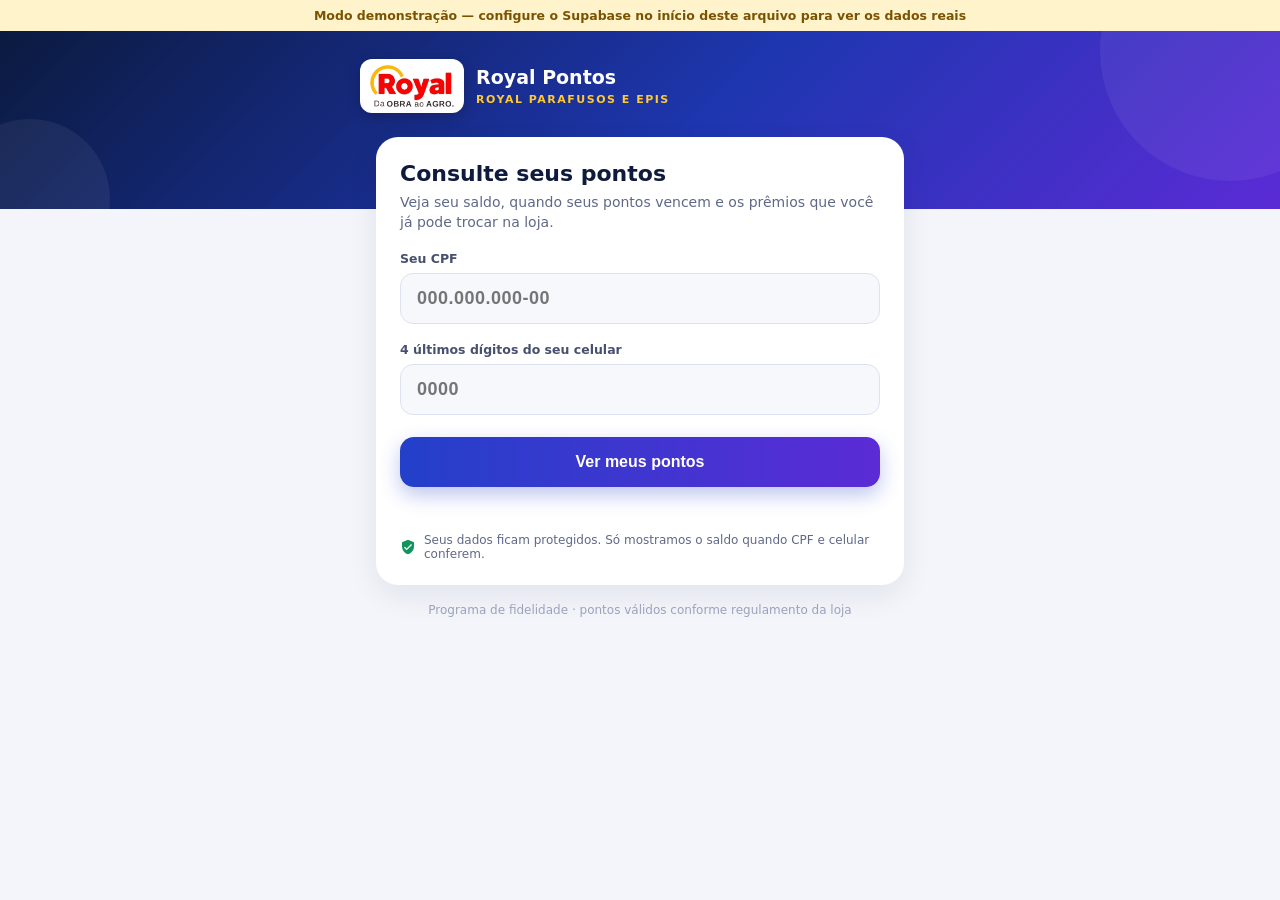
==== consulta-cliente/index.html @ 7fecad3b "Royal Pontos 1.1.0 - programa de fidelidade com atualização automática" ====
<!DOCTYPE html>
<html lang="pt-BR">
<head>
<meta charset="UTF-8">
<meta name="viewport" content="width=device-width, initial-scale=1, viewport-fit=cover">
<meta name="theme-color" content="#1E36B0">
<link rel="icon" href="icone.png">
<link rel="apple-touch-icon" href="icone.png">
<title>Royal Pontos — Consulte seus pontos</title>
<style>
  /* ============================================================
     CONFIGURAÇÃO — preencha com os dados do seu projeto Supabase
     (Project Settings › API). Use a chave "anon"/"publishable",
     NUNCA a "service_role"/"secret".
     ============================================================ */
</style>
<script>
  const SUPABASE_URL = "";   // ex.: "https://abcdefghijk.supabase.co"
  const SUPABASE_KEY = "";   // chave anon / publishable
  const WHATSAPP_LOJA = "";  // ex.: "5538999999999" (opcional, botão "Fale com a loja")
</script>
<style>
  :root {
    --azul: #2340C9; --roxo: #5B2BD6; --magenta: #A0279E; --ouro: #FFC933; --ouro2: #F59E0B;
    --noite: #0B1A3F; --texto: #0F1B3D; --texto2: #5F6987; --fundo: #F3F5FA; --verde: #0E8A55; --vermelho: #C62F3A;
  }
  * { box-sizing: border-box; margin: 0; padding: 0; }
  body { font-family: "Segoe UI", system-ui, -apple-system, Roboto, "Helvetica Neue", Arial, sans-serif; background: var(--fundo); color: var(--texto); min-height: 100vh; }
  .topo { background: linear-gradient(135deg, var(--noite) 0%, #1E36B0 55%, var(--roxo) 100%); color: #fff; padding: 28px 20px 96px; position: relative; overflow: hidden; }
  .topo::before, .topo::after { content: ""; position: absolute; border-radius: 50%; background: rgba(255,255,255,.06); }
  .topo::before { width: 260px; height: 260px; right: -80px; top: -110px; }
  .topo::after { width: 160px; height: 160px; left: -50px; bottom: -70px; }
  .marca { display: flex; align-items: center; gap: 12px; max-width: 560px; margin: 0 auto; position: relative; z-index: 1; }
  .logo { height: 54px; border-radius: 12px; background: #fff; padding: 5px 9px; display: grid; place-items: center; box-shadow: 0 4px 14px rgba(0,0,0,.2); }
  .logo img { height: 44px; display: block; }
  .marca b { font-size: 19px; display: block; }
  .marca small { color: var(--ouro); font-weight: 700; font-size: 11px; letter-spacing: 1.5px; }
  .wrap { max-width: 560px; margin: -72px auto 40px; padding: 0 16px; position: relative; z-index: 2; }
  .card { background: #fff; border-radius: 22px; padding: 24px; box-shadow: 0 10px 30px rgba(15,27,61,.08); margin-bottom: 18px; }
  h1 { font-size: 22px; margin-bottom: 6px; }
  .sub { color: var(--texto2); font-size: 14px; line-height: 1.45; }
  label { display: block; font-size: 12.5px; font-weight: 700; color: #47506E; margin: 18px 0 7px; }
  input { width: 100%; font-size: 18px; padding: 14px 16px; border-radius: 13px; border: 1.5px solid #DDE2EF; background: #F7F8FC; color: var(--texto); outline: none; transition: .15s; font-weight: 600; letter-spacing: .5px; }
  input:focus { border-color: var(--roxo); background: #fff; box-shadow: 0 0 0 4px rgba(91,43,214,.12); }
  .btn { width: 100%; margin-top: 22px; border: 0; border-radius: 14px; padding: 16px; font-size: 16px; font-weight: 800; color: #fff; cursor: pointer;
         background: linear-gradient(90deg, var(--azul), var(--roxo)); box-shadow: 0 8px 20px rgba(35,64,201,.3); transition: .15s; }
  .btn:active { transform: scale(.98); }
  .btn:disabled { opacity: .6; }
  .erro { color: var(--vermelho); font-size: 13.5px; margin-top: 12px; min-height: 18px; font-weight: 600; }
  .seguro { display: flex; gap: 8px; align-items: center; color: var(--texto2); font-size: 12px; margin-top: 16px; }
  .seguro svg { width: 16px; fill: #12935B; flex: none; }

  .hero { background: linear-gradient(120deg, #1E36B0 0%, var(--roxo) 55%, var(--magenta) 100%); color: #fff; border-radius: 24px; padding: 26px; position: relative; overflow: hidden;
          box-shadow: 0 14px 34px rgba(91,43,214,.35); margin-bottom: 18px; }
  .hero::after { content: ""; position: absolute; width: 220px; height: 220px; border-radius: 50%; background: rgba(255,255,255,.08); right: -70px; top: -90px; }
  .hero .ola { font-size: 15px; opacity: .9; }
  .hero .rot { font-size: 11.5px; letter-spacing: 1.3px; opacity: .8; margin-top: 16px; font-weight: 700; }
  .hero .pts { font-size: 52px; font-weight: 900; color: #FFD34D; line-height: 1.05; }
  .hero .pts span { font-size: 20px; margin-left: 6px; }
  .chip { display: inline-flex; gap: 6px; align-items: center; background: rgba(255,255,255,.16); border-radius: 30px; padding: 7px 13px; font-size: 12.5px; margin-top: 14px; margin-right: 6px; }
  .alerta { background: #FFF8E1; border: 1px solid #FFE7A3; color: #7A5300; border-radius: 16px; padding: 14px 16px; font-size: 14px; margin-bottom: 18px; display: flex; gap: 10px; align-items: flex-start; font-weight: 600; }
  .titulo { font-size: 17px; font-weight: 800; margin-bottom: 4px; }
  .grade { display: grid; grid-template-columns: repeat(2, 1fr); gap: 12px; margin-top: 14px; }
  .premio { border: 1px solid #EEF0F6; border-radius: 16px; padding: 10px; display: flex; flex-direction: column; gap: 6px; }
  .premio .img { height: 96px; border-radius: 12px; background: linear-gradient(135deg, #F3F0FF, #EEF2FF); display: grid; place-items: center; overflow: hidden; }
  .premio .img img { max-width: 100%; max-height: 100%; object-fit: contain; }
  .premio .img svg { width: 38px; fill: #B9AEF0; }
  .premio b { font-size: 13.5px; line-height: 1.25; min-height: 34px; }
  .premio .p { color: var(--roxo); font-weight: 900; font-size: 17px; }
  .premio .p small { font-size: 11px; }
  .barra { height: 6px; background: #EEF0F6; border-radius: 6px; overflow: hidden; }
  .barra i { display: block; height: 100%; background: linear-gradient(90deg, var(--ouro), var(--ouro2)); border-radius: 6px; }
  .ok { color: var(--verde); font-size: 12px; font-weight: 700; }
  .falta { color: #A66F00; font-size: 12px; font-weight: 600; }
  .desconto { background: linear-gradient(135deg, #FFF8E1, #FFF3CC); border-radius: 16px; padding: 16px; margin-top: 14px; font-size: 14.5px; }
  .desconto b { color: #A66F00; }
  .mov { display: flex; align-items: center; gap: 12px; padding: 12px 0; border-bottom: 1px solid #F0F2F7; }
  .mov:last-child { border: 0; }
  .ic { width: 38px; height: 38px; border-radius: 12px; display: grid; place-items: center; flex: none; font-size: 17px; }
  .ic.c { background: #E2F7EC; } .ic.r { background: #F0E9FF; } .ic.e { background: #FFE9EA; } .ic.o { background: #EEF0F5; }
  .mov .d { flex: 1; min-width: 0; }
  .mov .d b { font-size: 14px; display: block; white-space: nowrap; overflow: hidden; text-overflow: ellipsis; }
  .mov .d small { color: var(--texto2); font-size: 12px; }
  .mov .v { font-weight: 800; font-size: 15px; }
  .mais { color: var(--verde); } .menos { color: var(--vermelho); }
  .acoes { display: flex; gap: 10px; }
  .btn2 { flex: 1; text-align: center; text-decoration: none; border-radius: 13px; padding: 13px; font-weight: 800; font-size: 14px; cursor: pointer; border: 1.5px solid #D7DCEA; background: #fff; color: #23305A; }
  .btn2.verde { background: #19B36B; color: #fff; border-color: #19B36B; }
  .demo { background: #FFF3CC; color: #7A5300; text-align: center; font-size: 12.5px; padding: 8px; font-weight: 700; }
  .rodape { text-align: center; color: #9AA3BC; font-size: 12px; margin: 10px 0 30px; }
  .oculto { display: none !important; }
  @media (min-width: 520px) { .grade { grid-template-columns: repeat(3, 1fr); } }
</style>
</head>
<body>
<div id="avisoDemo" class="demo oculto">Modo demonstração — configure o Supabase no início deste arquivo para ver os dados reais</div>
<header class="topo">
  <div class="marca">
    <div class="logo"><img src="logo.png" alt="Royal"></div>
    <div><b>Royal Pontos</b><small id="nomeLoja">ROYAL PARAFUSOS E EPIS</small></div>
  </div>
</header>

<main class="wrap">
  <!-- ===== Tela de consulta ===== -->
  <section id="telaLogin" class="card">
    <h1>Consulte seus pontos</h1>
    <p class="sub">Veja seu saldo, quando seus pontos vencem e os prêmios que você já pode trocar na loja.</p>
    <form id="form" autocomplete="on">
      <label for="cpf">Seu CPF</label>
      <input id="cpf" inputmode="numeric" placeholder="000.000.000-00" maxlength="14" autocomplete="off" required>
      <label for="cel">4 últimos dígitos do seu celular</label>
      <input id="cel" inputmode="numeric" placeholder="0000" maxlength="4" autocomplete="off" required>
      <button class="btn" id="btnConsultar" type="submit">Ver meus pontos</button>
      <div class="erro" id="erro"></div>
    </form>
    <div class="seguro"><svg viewBox="0 0 24 24"><path d="M12 1L3 5v6c0 5.55 3.84 10.74 9 12 5.16-1.26 9-6.45 9-12V5l-9-4zm-2 16l-4-4 1.41-1.41L10 14.17l6.59-6.59L18 9l-8 8z"/></svg>
      Seus dados ficam protegidos. Só mostramos o saldo quando CPF e celular conferem.</div>
  </section>

  <!-- ===== Resultado ===== -->
  <section id="telaSaldo" class="oculto">
    <div class="hero">
      <div class="ola" id="ola">Olá!</div>
      <div class="rot">SEU SALDO</div>
      <div class="pts"><span id="saldo" style="font-size:inherit;margin:0">0</span><span>pontos</span></div>
      <div id="chips"></div>
    </div>
    <div id="alerta" class="alerta oculto"></div>

    <div class="card" id="cardPremios">
      <div class="titulo">Troque seus pontos</div>
      <p class="sub" id="subPremios">Apresente seu CPF no balcão para resgatar.</p>
      <div id="desconto" class="desconto oculto"></div>
      <div class="grade" id="grade"></div>
    </div>

    <div class="card">
      <div class="titulo">Extrato</div>
      <p class="sub">Suas últimas movimentações</p>
      <div id="extrato" style="margin-top:8px"></div>
    </div>

    <div class="acoes">
      <a class="btn2" href="#" id="sair">Consultar outro CPF</a>
      <a class="btn2 verde oculto" id="whats" target="_blank" rel="noopener">Fale com a loja</a>
    </div>
  </section>
  <p class="rodape">Programa de fidelidade · pontos válidos conforme regulamento da loja</p>
</main>

<script>
(function () {
  const $ = (id) => document.getElementById(id);
  const fmt = (n) => Number(n || 0).toLocaleString("pt-BR");
  const moeda = (v) => Number(v || 0).toLocaleString("pt-BR", { style: "currency", currency: "BRL" });
  const data = (s) => { if (!s) return ""; const [a, m, d] = String(s).substring(0, 10).split("-"); return d + "/" + m + "/" + a; };
  const esc = (s) => String(s ?? "").replace(/[&<>"']/g, (c) => ({ "&": "&amp;", "<": "&lt;", ">": "&gt;", '"': "&quot;", "'": "&#39;" }[c]));
  const DEMO = !SUPABASE_URL || !SUPABASE_KEY;
  const PRESENTE = '<svg viewBox="0 0 24 24"><path d="M20 6h-2.18c.11-.31.18-.65.18-1 0-1.66-1.34-3-3-3-1.05 0-1.96.54-2.5 1.35l-.5.67-.5-.68C10.96 2.54 10.05 2 9 2 7.34 2 6 3.34 6 5c0 .35.07.69.18 1H4c-1.11 0-1.99.89-1.99 2L2 19c0 1.11.89 2 2 2h16c1.11 0 2-.89 2-2V8c0-1.11-.89-2-2-2zm0 13H4v-2h16v2zm0-5H4V8h5.08L7 10.83 8.62 12 11 8.76l1-1.36 1 1.36L15.38 12 17 10.83 14.92 8H20v6z"/></svg>';

  if (DEMO) $("avisoDemo").classList.remove("oculto");
  if (WHATSAPP_LOJA) { $("whats").href = "https://wa.me/" + WHATSAPP_LOJA; $("whats").classList.remove("oculto"); }

  $("cpf").addEventListener("input", (e) => {
    let d = e.target.value.replace(/\D/g, "").slice(0, 11), r = "";
    for (let i = 0; i < d.length; i++) { if (i === 3 || i === 6) r += "."; if (i === 9) r += "-"; r += d[i]; }
    e.target.value = r;
    if (d.length === 11) $("cel").focus();
  });
  $("cel").addEventListener("input", (e) => { e.target.value = e.target.value.replace(/\D/g, "").slice(0, 4); });

  $("form").addEventListener("submit", async (e) => {
    e.preventDefault();
    $("erro").textContent = "";
    const cpf = $("cpf").value.replace(/\D/g, ""), cel = $("cel").value;
    if (cpf.length !== 11) { $("erro").textContent = "Digite os 11 números do CPF."; return; }
    if (cel.length !== 4) { $("erro").textContent = "Digite os 4 últimos dígitos do celular."; return; }
    $("btnConsultar").disabled = true;
    $("btnConsultar").textContent = "Consultando...";
    try {
      const r = DEMO ? demo() : await consultar(cpf, cel);
      if (!r || !r.ok) $("erro").textContent = "Não encontramos seu cadastro com esses dados. Confira ou fale com a loja.";
      else mostrar(r);
    } catch (err) {
      $("erro").textContent = "Não foi possível consultar agora. Tente novamente em instantes.";
      console.error(err);
    } finally {
      $("btnConsultar").disabled = false;
      $("btnConsultar").textContent = "Ver meus pontos";
    }
  });

  $("sair").addEventListener("click", (e) => {
    e.preventDefault();
    $("telaSaldo").classList.add("oculto");
    $("telaLogin").classList.remove("oculto");
    $("cpf").value = ""; $("cel").value = "";
    window.scrollTo(0, 0);
  });

  async function consultar(cpf, cel) {
    const headers = { "Content-Type": "application/json", apikey: SUPABASE_KEY };
    if (SUPABASE_KEY.startsWith("eyJ")) headers.Authorization = "Bearer " + SUPABASE_KEY;
    const resp = await fetch(SUPABASE_URL.replace(/\/$/, "") + "/rest/v1/rpc/consultar_pontos", {
      method: "POST", headers, body: JSON.stringify({ p_cpf: cpf, p_final_celular: cel })
    });
    if (!resp.ok) throw new Error("HTTP " + resp.status);
    return resp.json();
  }

  function mostrar(r) {
    if (r.loja) $("nomeLoja").textContent = r.loja.toUpperCase();
    $("ola").textContent = "Olá, " + r.nome + "! 👑";
    $("saldo").textContent = fmt(r.saldo);
    let chips = "";
    if (r.proximo_vencimento) chips += '<span class="chip">⏰ Próximo vencimento: ' + data(r.proximo_vencimento) + "</span>";
    $("chips").innerHTML = chips;
    if (r.a_vencer_30 > 0) {
      $("alerta").innerHTML = "⚠️ <span>" + fmt(r.a_vencer_30) + " pontos vencem nos próximos 30 dias. Passe na loja e troque antes de perder!</span>";
      $("alerta").classList.remove("oculto");
    } else $("alerta").classList.add("oculto");

    const modo = r.modo || "AMBOS";
    const dp = Number(r.desconto_pontos || 100), dr = Number(r.desconto_reais || 5);
    const desc = $("desconto");
    if (modo !== "PRODUTOS") {
      const pode = Math.floor(r.saldo / dp) * dr;
      desc.innerHTML = "💰 Cada <b>" + fmt(dp) + " pontos</b> valem <b>" + moeda(dr) + "</b> de desconto." +
        (pode > 0 ? "<br>Hoje você pode ganhar até <b>" + moeda(pode) + "</b> de desconto na sua compra!" : "");
      desc.classList.remove("oculto");
    } else desc.classList.add("oculto");

    const grade = $("grade");
    if (modo === "DESCONTO" || !r.premios || r.premios.length === 0) {
      grade.innerHTML = "";
      $("subPremios").textContent = modo === "DESCONTO" ? "Use seus pontos como desconto em qualquer compra." : "Em breve, novos prêmios.";
    } else {
      $("subPremios").textContent = "Apresente seu CPF no balcão para resgatar.";
      grade.innerHTML = r.premios.map((p) => {
        const pct = Math.min(100, Math.round((r.saldo / p.pontos) * 100));
        const ok = r.saldo >= p.pontos;
        return '<div class="premio"><div class="img">' + (p.imagem ? '<img src="' + esc(p.imagem) + '" alt="" loading="lazy">' : PRESENTE) + "</div>" +
          "<b>" + esc(p.nome) + '</b><div class="p">' + fmt(p.pontos) + " <small>pts</small></div>" +
          '<div class="barra"><i style="width:' + pct + '%"></i></div>' +
          (ok ? '<div class="ok">✓ Você já pode trocar!</div>' : '<div class="falta">Faltam ' + fmt(p.pontos - r.saldo) + " pts</div>") + "</div>";
      }).join("");
    }

    const nomes = { CREDITO: "Compra", RESGATE_PRODUTO: "Resgate", RESGATE_DESCONTO: "Desconto", EXPIRACAO: "Pontos vencidos", ESTORNO: "Estorno", AJUSTE: "Ajuste" };
    const icones = { CREDITO: ["c", "🛒"], RESGATE_PRODUTO: ["r", "🎁"], RESGATE_DESCONTO: ["r", "💰"], EXPIRACAO: ["e", "⏰"], ESTORNO: ["o", "↩️"], AJUSTE: ["o", "⭐"] };
    const ext = r.extrato || [];
    $("extrato").innerHTML = ext.length === 0 ? '<p class="sub">Nenhuma movimentação ainda.</p>' : ext.map((m) => {
      const ic = icones[m.tipo] || ["o", "•"];
      const det = m.tipo === "CREDITO" && m.expira_em ? " · vale até " + data(m.expira_em) : "";
      return '<div class="mov"><div class="ic ' + ic[0] + '">' + ic[1] + '</div><div class="d"><b>' + esc(m.descricao || nomes[m.tipo] || m.tipo) +
        "</b><small>" + data(m.criado_em) + det + (m.estornado ? " · estornado" : "") + '</small></div><div class="v ' + (m.pontos > 0 ? "mais" : "menos") + '">' +
        (m.pontos > 0 ? "+" : "") + fmt(m.pontos) + "</div></div>";
    }).join("");

    $("telaLogin").classList.add("oculto");
    $("telaSaldo").classList.remove("oculto");
    window.scrollTo(0, 0);
  }

  function demo() {
    const hoje = new Date(), d = (n) => new Date(hoje.getTime() + n * 864e5).toISOString().substring(0, 10);
    return {
      ok: true, nome: "João", loja: "Royal Parafusos e EPIs", saldo: 2151, a_vencer_30: 383, proximo_vencimento: d(5),
      modo: "AMBOS", desconto_pontos: "100", desconto_reais: "5.00",
      extrato: [
        { criado_em: d(0), tipo: "CREDITO", pontos: 150, descricao: "Compra na loja", expira_em: d(60) },
        { criado_em: d(-3), tipo: "RESGATE_PRODUTO", pontos: -300, descricao: "1x Luva nitrílica (par)" },
        { criado_em: d(-6), tipo: "CREDITO", pontos: 471, descricao: "NF 2673", expira_em: d(54) },
        { criado_em: d(-9), tipo: "RESGATE_DESCONTO", pontos: -200, descricao: "Desconto de R$ 10,00" }
      ],
      premios: [
        { nome: "Protetor auricular plug", pontos: 120 }, { nome: "Luva nitrílica (par)", pontos: 300 },
        { nome: "Trena 5 metros", pontos: 650 }, { nome: "Capacete de segurança", pontos: 1200 },
        { nome: "Lanterna de LED", pontos: 800 }, { nome: "Botina de segurança", pontos: 3500 }
      ]
    };
  }
})();
</script>
</body>
</html>
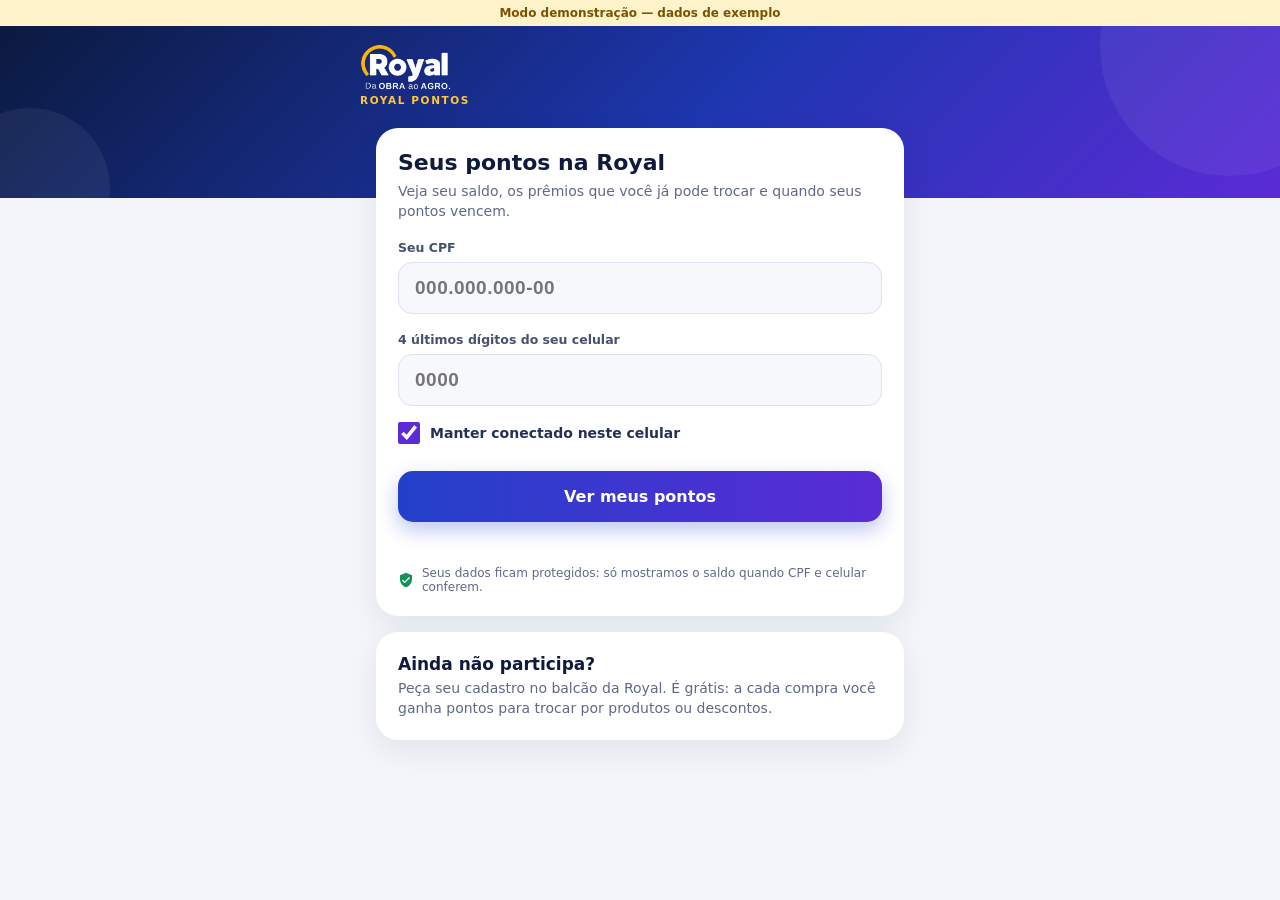
==== commit dc5d675b: "App do cliente pelo navegador (consulta de pontos, prêmios, extrato e loja)" ====
--- a/consulta-cliente/index.html
+++ b/consulta-cliente/index.html
@@ -4,164 +4,255 @@
 <meta charset="UTF-8">
 <meta name="viewport" content="width=device-width, initial-scale=1, viewport-fit=cover">
 <meta name="theme-color" content="#1E36B0">
-<link rel="icon" href="icone.png">
-<link rel="apple-touch-icon" href="icone.png">
-<title>Royal Pontos — Consulte seus pontos</title>
-<style>
-  /* ============================================================
-     CONFIGURAÇÃO — preencha com os dados do seu projeto Supabase
-     (Project Settings › API). Use a chave "anon"/"publishable",
-     NUNCA a "service_role"/"secret".
-     ============================================================ */
-</style>
-<script>
-  const SUPABASE_URL = "";   // ex.: "https://abcdefghijk.supabase.co"
-  const SUPABASE_KEY = "";   // chave anon / publishable
-  const WHATSAPP_LOJA = "";  // ex.: "5538999999999" (opcional, botão "Fale com a loja")
-</script>
+<meta name="description" content="Royal Pontos: consulte seus pontos, prêmios e extrato do programa de fidelidade da Royal Parafusos e EPIs.">
+<meta name="apple-mobile-web-app-capable" content="yes">
+<meta name="apple-mobile-web-app-status-bar-style" content="black-translucent">
+<meta name="apple-mobile-web-app-title" content="Royal Pontos">
+<link rel="manifest" href="manifest.webmanifest">
+<link rel="icon" href="icone-192.png">
+<link rel="apple-touch-icon" href="apple-touch-icon.png">
+<title>Royal Pontos — Seus pontos na Royal</title>
+<script src="config.js"></script>
 <style>
   :root {
     --azul: #2340C9; --roxo: #5B2BD6; --magenta: #A0279E; --ouro: #FFC933; --ouro2: #F59E0B;
     --noite: #0B1A3F; --texto: #0F1B3D; --texto2: #5F6987; --fundo: #F3F5FA; --verde: #0E8A55; --vermelho: #C62F3A;
-  }
-  * { box-sizing: border-box; margin: 0; padding: 0; }
-  body { font-family: "Segoe UI", system-ui, -apple-system, Roboto, "Helvetica Neue", Arial, sans-serif; background: var(--fundo); color: var(--texto); min-height: 100vh; }
-  .topo { background: linear-gradient(135deg, var(--noite) 0%, #1E36B0 55%, var(--roxo) 100%); color: #fff; padding: 28px 20px 96px; position: relative; overflow: hidden; }
+    --topo: env(safe-area-inset-top, 0px); --base: env(safe-area-inset-bottom, 0px);
+  }
+  * { box-sizing: border-box; margin: 0; padding: 0; -webkit-tap-highlight-color: transparent; }
+  html, body { background: var(--fundo); }
+  body { font-family: -apple-system, "Segoe UI", system-ui, Roboto, "Helvetica Neue", Arial, sans-serif; color: var(--texto); min-height: 100vh; }
+  .oculto { display: none !important; }
+  button { font-family: inherit; }
+
+  /* ---------- topo ---------- */
+  .topo { background: linear-gradient(135deg, var(--noite) 0%, #1E36B0 55%, var(--roxo) 100%); color: #fff;
+          padding: calc(18px + var(--topo)) 20px 92px; position: relative; overflow: hidden; }
   .topo::before, .topo::after { content: ""; position: absolute; border-radius: 50%; background: rgba(255,255,255,.06); }
   .topo::before { width: 260px; height: 260px; right: -80px; top: -110px; }
   .topo::after { width: 160px; height: 160px; left: -50px; bottom: -70px; }
-  .marca { display: flex; align-items: center; gap: 12px; max-width: 560px; margin: 0 auto; position: relative; z-index: 1; }
-  .logo { height: 54px; border-radius: 12px; background: #fff; padding: 5px 9px; display: grid; place-items: center; box-shadow: 0 4px 14px rgba(0,0,0,.2); }
-  .logo img { height: 44px; display: block; }
-  .marca b { font-size: 19px; display: block; }
-  .marca small { color: var(--ouro); font-weight: 700; font-size: 11px; letter-spacing: 1.5px; }
-  .wrap { max-width: 560px; margin: -72px auto 40px; padding: 0 16px; position: relative; z-index: 2; }
-  .card { background: #fff; border-radius: 22px; padding: 24px; box-shadow: 0 10px 30px rgba(15,27,61,.08); margin-bottom: 18px; }
+  .topo-linha { display: flex; align-items: center; justify-content: space-between; max-width: 560px; margin: 0 auto; position: relative; z-index: 1; }
+  .logo { height: 46px; display: block; }
+  .topo small { display: block; color: var(--ouro); font-weight: 800; font-size: 10.5px; letter-spacing: 1.6px; margin-top: 4px; }
+  .btn-icone { background: rgba(255,255,255,.14); border: 0; color: #fff; width: 40px; height: 40px; border-radius: 12px; display: grid; place-items: center; cursor: pointer; }
+  .btn-icone svg { width: 20px; fill: #fff; }
+
+  .wrap { max-width: 560px; margin: -70px auto 0; padding: 0 16px calc(96px + var(--base)); position: relative; z-index: 2; }
+  .card { background: #fff; border-radius: 22px; padding: 22px; box-shadow: 0 10px 30px rgba(15,27,61,.08); margin-bottom: 16px; }
   h1 { font-size: 22px; margin-bottom: 6px; }
   .sub { color: var(--texto2); font-size: 14px; line-height: 1.45; }
+  .titulo { font-size: 17px; font-weight: 800; margin-bottom: 4px; }
+
+  /* ---------- login ---------- */
   label { display: block; font-size: 12.5px; font-weight: 700; color: #47506E; margin: 18px 0 7px; }
-  input { width: 100%; font-size: 18px; padding: 14px 16px; border-radius: 13px; border: 1.5px solid #DDE2EF; background: #F7F8FC; color: var(--texto); outline: none; transition: .15s; font-weight: 600; letter-spacing: .5px; }
+  input[type=text], input[type=tel] { width: 100%; font-size: 19px; padding: 14px 16px; border-radius: 14px; border: 1.5px solid #DDE2EF; background: #F7F8FC;
+          color: var(--texto); outline: none; transition: .15s; font-weight: 700; letter-spacing: .5px; }
   input:focus { border-color: var(--roxo); background: #fff; box-shadow: 0 0 0 4px rgba(91,43,214,.12); }
-  .btn { width: 100%; margin-top: 22px; border: 0; border-radius: 14px; padding: 16px; font-size: 16px; font-weight: 800; color: #fff; cursor: pointer;
-         background: linear-gradient(90deg, var(--azul), var(--roxo)); box-shadow: 0 8px 20px rgba(35,64,201,.3); transition: .15s; }
+  .lembrar { display: flex; align-items: center; gap: 10px; margin-top: 16px; font-size: 14px; color: #23305A; font-weight: 600; }
+  .lembrar input { width: 22px; height: 22px; accent-color: var(--roxo); }
+  .btn { width: 100%; margin-top: 20px; border: 0; border-radius: 15px; padding: 16px; font-size: 16px; font-weight: 800; color: #fff; cursor: pointer;
+         background: linear-gradient(90deg, var(--azul), var(--roxo)); box-shadow: 0 8px 20px rgba(35,64,201,.3); }
   .btn:active { transform: scale(.98); }
   .btn:disabled { opacity: .6; }
   .erro { color: var(--vermelho); font-size: 13.5px; margin-top: 12px; min-height: 18px; font-weight: 600; }
-  .seguro { display: flex; gap: 8px; align-items: center; color: var(--texto2); font-size: 12px; margin-top: 16px; }
+  .seguro { display: flex; gap: 8px; align-items: center; color: var(--texto2); font-size: 12px; margin-top: 14px; }
   .seguro svg { width: 16px; fill: #12935B; flex: none; }
-
-  .hero { background: linear-gradient(120deg, #1E36B0 0%, var(--roxo) 55%, var(--magenta) 100%); color: #fff; border-radius: 24px; padding: 26px; position: relative; overflow: hidden;
-          box-shadow: 0 14px 34px rgba(91,43,214,.35); margin-bottom: 18px; }
+  .demo { background: #FFF3CC; color: #7A5300; text-align: center; font-size: 12px; padding: calc(6px + var(--topo)) 10px 6px; font-weight: 700; }
+
+  /* ---------- saldo ---------- */
+  .hero { background: linear-gradient(120deg, #1E36B0 0%, var(--roxo) 55%, var(--magenta) 100%); color: #fff; border-radius: 24px; padding: 24px; position: relative; overflow: hidden;
+          box-shadow: 0 14px 34px rgba(91,43,214,.35); margin-bottom: 16px; }
   .hero::after { content: ""; position: absolute; width: 220px; height: 220px; border-radius: 50%; background: rgba(255,255,255,.08); right: -70px; top: -90px; }
-  .hero .ola { font-size: 15px; opacity: .9; }
-  .hero .rot { font-size: 11.5px; letter-spacing: 1.3px; opacity: .8; margin-top: 16px; font-weight: 700; }
-  .hero .pts { font-size: 52px; font-weight: 900; color: #FFD34D; line-height: 1.05; }
+  .hero .ola { font-size: 15px; opacity: .92; }
+  .hero .rot { font-size: 11.5px; letter-spacing: 1.3px; opacity: .8; margin-top: 14px; font-weight: 700; }
+  .hero .pts { font-size: 54px; font-weight: 900; color: #FFD34D; line-height: 1.05; }
   .hero .pts span { font-size: 20px; margin-left: 6px; }
-  .chip { display: inline-flex; gap: 6px; align-items: center; background: rgba(255,255,255,.16); border-radius: 30px; padding: 7px 13px; font-size: 12.5px; margin-top: 14px; margin-right: 6px; }
-  .alerta { background: #FFF8E1; border: 1px solid #FFE7A3; color: #7A5300; border-radius: 16px; padding: 14px 16px; font-size: 14px; margin-bottom: 18px; display: flex; gap: 10px; align-items: flex-start; font-weight: 600; }
-  .titulo { font-size: 17px; font-weight: 800; margin-bottom: 4px; }
-  .grade { display: grid; grid-template-columns: repeat(2, 1fr); gap: 12px; margin-top: 14px; }
-  .premio { border: 1px solid #EEF0F6; border-radius: 16px; padding: 10px; display: flex; flex-direction: column; gap: 6px; }
-  .premio .img { height: 96px; border-radius: 12px; background: linear-gradient(135deg, #F3F0FF, #EEF2FF); display: grid; place-items: center; overflow: hidden; }
+  .chip { display: inline-flex; gap: 6px; align-items: center; background: rgba(255,255,255,.16); border-radius: 30px; padding: 7px 13px; font-size: 12.5px; margin-top: 12px; margin-right: 6px; }
+  .alerta { background: #FFF8E1; border: 1px solid #FFE7A3; color: #7A5300; border-radius: 16px; padding: 14px 16px; font-size: 14px; margin-bottom: 16px; font-weight: 600; line-height: 1.4; }
+  .meta { display: flex; gap: 14px; align-items: center; }
+  .meta .img { width: 64px; height: 64px; border-radius: 16px; background: linear-gradient(135deg, #F3F0FF, #EEF2FF); display: grid; place-items: center; flex: none; overflow: hidden; }
+  .meta .img img { max-width: 100%; max-height: 100%; }
+  .meta .img svg, .premio .img svg { width: 30px; fill: #B9AEF0; }
+  .barra { height: 8px; background: #EEF0F6; border-radius: 8px; overflow: hidden; margin-top: 8px; }
+  .barra i { display: block; height: 100%; background: linear-gradient(90deg, var(--ouro), var(--ouro2)); border-radius: 8px; }
+  .desconto { background: linear-gradient(135deg, #FFF8E1, #FFF3CC); border-radius: 16px; padding: 16px; font-size: 14.5px; line-height: 1.45; }
+  .desconto b { color: #A66F00; }
+
+  /* ---------- prêmios ---------- */
+  .filtros { display: flex; gap: 8px; margin: 12px 0 4px; overflow-x: auto; }
+  .filtro { border: 0; background: #ECEFF7; color: #5F6987; font-weight: 800; font-size: 13px; padding: 9px 14px; border-radius: 20px; white-space: nowrap; cursor: pointer; }
+  .filtro.ativo { background: var(--noite); color: #fff; }
+  .grade { display: grid; grid-template-columns: repeat(2, 1fr); gap: 12px; margin-top: 12px; }
+  .premio { border: 1px solid #EEF0F6; border-radius: 18px; padding: 10px; display: flex; flex-direction: column; gap: 6px; background: #fff; }
+  .premio .img { height: 104px; border-radius: 13px; background: linear-gradient(135deg, #F3F0FF, #EEF2FF); display: grid; place-items: center; overflow: hidden; }
   .premio .img img { max-width: 100%; max-height: 100%; object-fit: contain; }
-  .premio .img svg { width: 38px; fill: #B9AEF0; }
   .premio b { font-size: 13.5px; line-height: 1.25; min-height: 34px; }
-  .premio .p { color: var(--roxo); font-weight: 900; font-size: 17px; }
+  .premio .p { color: var(--roxo); font-weight: 900; font-size: 18px; }
   .premio .p small { font-size: 11px; }
-  .barra { height: 6px; background: #EEF0F6; border-radius: 6px; overflow: hidden; }
-  .barra i { display: block; height: 100%; background: linear-gradient(90deg, var(--ouro), var(--ouro2)); border-radius: 6px; }
-  .ok { color: var(--verde); font-size: 12px; font-weight: 700; }
-  .falta { color: #A66F00; font-size: 12px; font-weight: 600; }
-  .desconto { background: linear-gradient(135deg, #FFF8E1, #FFF3CC); border-radius: 16px; padding: 16px; margin-top: 14px; font-size: 14.5px; }
-  .desconto b { color: #A66F00; }
-  .mov { display: flex; align-items: center; gap: 12px; padding: 12px 0; border-bottom: 1px solid #F0F2F7; }
+  .ok { color: var(--verde); font-size: 12px; font-weight: 800; }
+  .falta { color: #A66F00; font-size: 12px; font-weight: 700; }
+
+  /* ---------- extrato ---------- */
+  .mov { display: flex; align-items: center; gap: 12px; padding: 13px 0; border-bottom: 1px solid #F0F2F7; }
   .mov:last-child { border: 0; }
-  .ic { width: 38px; height: 38px; border-radius: 12px; display: grid; place-items: center; flex: none; font-size: 17px; }
+  .ic { width: 40px; height: 40px; border-radius: 12px; display: grid; place-items: center; flex: none; font-size: 17px; }
   .ic.c { background: #E2F7EC; } .ic.r { background: #F0E9FF; } .ic.e { background: #FFE9EA; } .ic.o { background: #EEF0F5; }
   .mov .d { flex: 1; min-width: 0; }
   .mov .d b { font-size: 14px; display: block; white-space: nowrap; overflow: hidden; text-overflow: ellipsis; }
   .mov .d small { color: var(--texto2); font-size: 12px; }
-  .mov .v { font-weight: 800; font-size: 15px; }
+  .mov .v { font-weight: 900; font-size: 15px; }
   .mais { color: var(--verde); } .menos { color: var(--vermelho); }
-  .acoes { display: flex; gap: 10px; }
-  .btn2 { flex: 1; text-align: center; text-decoration: none; border-radius: 13px; padding: 13px; font-weight: 800; font-size: 14px; cursor: pointer; border: 1.5px solid #D7DCEA; background: #fff; color: #23305A; }
-  .btn2.verde { background: #19B36B; color: #fff; border-color: #19B36B; }
-  .demo { background: #FFF3CC; color: #7A5300; text-align: center; font-size: 12.5px; padding: 8px; font-weight: 700; }
-  .rodape { text-align: center; color: #9AA3BC; font-size: 12px; margin: 10px 0 30px; }
-  .oculto { display: none !important; }
+
+  /* ---------- loja ---------- */
+  .linha-info { display: flex; gap: 14px; align-items: center; padding: 14px 0; border-bottom: 1px solid #F0F2F7; text-decoration: none; color: inherit; }
+  .linha-info:last-child { border: 0; }
+  .linha-info .ic { background: #EEF2FF; }
+  .linha-info b { display: block; font-size: 14.5px; }
+  .linha-info small { color: var(--texto2); font-size: 12.5px; }
+  .passos { counter-reset: p; list-style: none; margin-top: 10px; }
+  .passos li { counter-increment: p; display: flex; gap: 12px; padding: 9px 0; font-size: 14px; line-height: 1.4; color: #23305A; }
+  .passos li::before { content: counter(p); width: 26px; height: 26px; border-radius: 50%; background: var(--noite); color: var(--ouro); font-weight: 900; font-size: 13px; display: grid; place-items: center; flex: none; }
+  .sair { width: 100%; margin-top: 4px; border: 1.5px solid #D7DCEA; background: #fff; color: #23305A; border-radius: 14px; padding: 14px; font-weight: 800; font-size: 14px; cursor: pointer; }
+
+  /* ---------- menu inferior ---------- */
+  .tabs { position: fixed; left: 0; right: 0; bottom: 0; background: rgba(255,255,255,.96); backdrop-filter: blur(12px); -webkit-backdrop-filter: blur(12px);
+          border-top: 1px solid #E6E9F2; display: flex; justify-content: space-around; padding: 8px 6px calc(8px + var(--base)); z-index: 20; }
+  .tab { flex: 1; max-width: 120px; border: 0; background: none; display: flex; flex-direction: column; align-items: center; gap: 3px; font-size: 11px; font-weight: 700; color: #8A93AE; cursor: pointer; padding: 4px 0; }
+  .tab svg { width: 24px; height: 24px; fill: #8A93AE; }
+  .tab.ativa { color: var(--azul); }
+  .tab.ativa svg { fill: var(--azul); }
+  .atualizado { text-align: center; color: #9AA3BC; font-size: 12px; margin: 4px 0 14px; }
+  .instalar { display: flex; gap: 12px; align-items: center; background: var(--noite); color: #fff; border-radius: 18px; padding: 14px 16px; margin-bottom: 16px; font-size: 13.5px; line-height: 1.35; }
+  .instalar img { width: 42px; height: 42px; border-radius: 10px; }
+  .instalar button { margin-left: auto; border: 0; background: var(--ouro); color: var(--noite); font-weight: 900; padding: 9px 12px; border-radius: 10px; font-size: 13px; }
+  .instalar .x { background: none; color: #fff; padding: 4px 6px; margin-left: 4px; font-size: 18px; }
   @media (min-width: 520px) { .grade { grid-template-columns: repeat(3, 1fr); } }
 </style>
 </head>
 <body>
-<div id="avisoDemo" class="demo oculto">Modo demonstração — configure o Supabase no início deste arquivo para ver os dados reais</div>
+<div id="avisoDemo" class="demo oculto">Modo demonstração — dados de exemplo</div>
 <header class="topo">
-  <div class="marca">
-    <div class="logo"><img src="logo.png" alt="Royal"></div>
-    <div><b>Royal Pontos</b><small id="nomeLoja">ROYAL PARAFUSOS E EPIS</small></div>
+  <div class="topo-linha">
+    <div><img class="logo" src="logo-branco.png" alt="Royal — Da obra ao agro"><small>ROYAL PONTOS</small></div>
+    <button class="btn-icone oculto" id="btnAtualizar" aria-label="Atualizar">
+      <svg viewBox="0 0 24 24"><path d="M17.65 6.35A7.958 7.958 0 0012 4a8 8 0 108 8h-2a6 6 0 11-1.76-4.24L13 11h7V4l-2.35 2.35z"/></svg>
+    </button>
   </div>
 </header>
 
 <main class="wrap">
-  <!-- ===== Tela de consulta ===== -->
-  <section id="telaLogin" class="card">
-    <h1>Consulte seus pontos</h1>
-    <p class="sub">Veja seu saldo, quando seus pontos vencem e os prêmios que você já pode trocar na loja.</p>
-    <form id="form" autocomplete="on">
-      <label for="cpf">Seu CPF</label>
-      <input id="cpf" inputmode="numeric" placeholder="000.000.000-00" maxlength="14" autocomplete="off" required>
-      <label for="cel">4 últimos dígitos do seu celular</label>
-      <input id="cel" inputmode="numeric" placeholder="0000" maxlength="4" autocomplete="off" required>
-      <button class="btn" id="btnConsultar" type="submit">Ver meus pontos</button>
-      <div class="erro" id="erro"></div>
-    </form>
-    <div class="seguro"><svg viewBox="0 0 24 24"><path d="M12 1L3 5v6c0 5.55 3.84 10.74 9 12 5.16-1.26 9-6.45 9-12V5l-9-4zm-2 16l-4-4 1.41-1.41L10 14.17l6.59-6.59L18 9l-8 8z"/></svg>
-      Seus dados ficam protegidos. Só mostramos o saldo quando CPF e celular conferem.</div>
+  <!-- ================= LOGIN ================= -->
+  <section id="telaLogin">
+    <div class="card">
+      <h1>Seus pontos na Royal</h1>
+      <p class="sub">Veja seu saldo, os prêmios que você já pode trocar e quando seus pontos vencem.</p>
+      <form id="form" autocomplete="off">
+        <label for="cpf">Seu CPF</label>
+        <input id="cpf" type="tel" inputmode="numeric" placeholder="000.000.000-00" maxlength="14" required>
+        <label for="cel">4 últimos dígitos do seu celular</label>
+        <input id="cel" type="tel" inputmode="numeric" placeholder="0000" maxlength="4" required>
+        <label class="lembrar"><input type="checkbox" id="lembrar" checked> Manter conectado neste celular</label>
+        <button class="btn" id="btnEntrar" type="submit">Ver meus pontos</button>
+        <div class="erro" id="erro"></div>
+      </form>
+      <div class="seguro"><svg viewBox="0 0 24 24"><path d="M12 1L3 5v6c0 5.55 3.84 10.74 9 12 5.16-1.26 9-6.45 9-12V5l-9-4zm-2 16l-4-4 1.41-1.41L10 14.17l6.59-6.59L18 9l-8 8z"/></svg>
+        Seus dados ficam protegidos: só mostramos o saldo quando CPF e celular conferem.</div>
+    </div>
+    <div class="card">
+      <div class="titulo">Ainda não participa?</div>
+      <p class="sub">Peça seu cadastro no balcão da Royal. É grátis: a cada compra você ganha pontos para trocar por produtos ou descontos.</p>
+    </div>
   </section>
 
-  <!-- ===== Resultado ===== -->
-  <section id="telaSaldo" class="oculto">
-    <div class="hero">
-      <div class="ola" id="ola">Olá!</div>
-      <div class="rot">SEU SALDO</div>
-      <div class="pts"><span id="saldo" style="font-size:inherit;margin:0">0</span><span>pontos</span></div>
-      <div id="chips"></div>
-    </div>
-    <div id="alerta" class="alerta oculto"></div>
-
-    <div class="card" id="cardPremios">
-      <div class="titulo">Troque seus pontos</div>
-      <p class="sub" id="subPremios">Apresente seu CPF no balcão para resgatar.</p>
-      <div id="desconto" class="desconto oculto"></div>
-      <div class="grade" id="grade"></div>
-    </div>
-
-    <div class="card">
-      <div class="titulo">Extrato</div>
-      <p class="sub">Suas últimas movimentações</p>
-      <div id="extrato" style="margin-top:8px"></div>
-    </div>
-
-    <div class="acoes">
-      <a class="btn2" href="#" id="sair">Consultar outro CPF</a>
-      <a class="btn2 verde oculto" id="whats" target="_blank" rel="noopener">Fale com a loja</a>
+  <!-- ================= APP ================= -->
+  <section id="telaApp" class="oculto">
+    <!-- Início -->
+    <div id="abaInicio">
+      <div id="instalar" class="instalar oculto">
+        <img src="icone-192.png" alt="">
+        <div id="instalarTexto">Coloque o Royal Pontos na tela inicial do seu celular.</div>
+        <button id="btnInstalar">Como?</button><button class="x" id="fecharInstalar" aria-label="Fechar">×</button>
+      </div>
+      <div class="hero">
+        <div class="ola" id="ola">Olá!</div>
+        <div class="rot">SEU SALDO</div>
+        <div class="pts"><span id="saldo" style="font-size:inherit;margin:0">0</span><span>pontos</span></div>
+        <div id="chips"></div>
+      </div>
+      <div id="alerta" class="alerta oculto"></div>
+      <div class="card" id="cardMeta">
+        <div class="titulo">Seu próximo prêmio</div>
+        <div id="meta" style="margin-top:12px"></div>
+      </div>
+      <div class="card oculto" id="cardDesconto"><div class="desconto" id="desconto"></div></div>
+      <div class="atualizado" id="atualizado"></div>
+    </div>
+
+    <!-- Prêmios -->
+    <div id="abaPremios" class="oculto">
+      <div class="card">
+        <div class="titulo">Prêmios</div>
+        <p class="sub">Apresente seu CPF no balcão para trocar.</p>
+        <div class="filtros">
+          <button class="filtro ativo" data-f="todos">Todos</button>
+          <button class="filtro" data-f="posso">Já posso trocar</button>
+        </div>
+        <div class="grade" id="grade"></div>
+      </div>
+    </div>
+
+    <!-- Extrato -->
+    <div id="abaExtrato" class="oculto">
+      <div class="card">
+        <div class="titulo">Extrato</div>
+        <p class="sub">Suas últimas movimentações</p>
+        <div id="extrato" style="margin-top:6px"></div>
+      </div>
+    </div>
+
+    <!-- Loja -->
+    <div id="abaLoja" class="oculto">
+      <div class="card">
+        <div class="titulo">Royal Parafusos e EPIs</div>
+        <div id="contatos" style="margin-top:6px"></div>
+      </div>
+      <div class="card">
+        <div class="titulo">Como funciona</div>
+        <ol class="passos" id="passos"></ol>
+      </div>
+      <button class="sair" id="sair">Sair desta conta</button>
     </div>
   </section>
-  <p class="rodape">Programa de fidelidade · pontos válidos conforme regulamento da loja</p>
 </main>
+
+<nav class="tabs oculto" id="tabs">
+  <button class="tab ativa" data-aba="Inicio"><svg viewBox="0 0 24 24"><path d="M10 20v-6h4v6h5v-8h3L12 3 2 12h3v8z"/></svg>Início</button>
+  <button class="tab" data-aba="Premios"><svg viewBox="0 0 24 24"><path d="M20 6h-2.18c.11-.31.18-.65.18-1 0-1.66-1.34-3-3-3-1.05 0-1.96.54-2.5 1.35l-.5.67-.5-.68C10.96 2.54 10.05 2 9 2 7.34 2 6 3.34 6 5c0 .35.07.69.18 1H4c-1.11 0-1.99.89-1.99 2L2 19c0 1.11.89 2 2 2h16c1.11 0 2-.89 2-2V8c0-1.11-.89-2-2-2zm0 13H4v-2h16v2zm0-5H4V8h5.08L7 10.83 8.62 12 11 8.76l1-1.36 1 1.36L15.38 12 17 10.83 14.92 8H20v6z"/></svg>Prêmios</button>
+  <button class="tab" data-aba="Extrato"><svg viewBox="0 0 24 24"><path d="M19 3H5c-1.1 0-2 .9-2 2v14c0 1.1.9 2 2 2h14c1.1 0 2-.9 2-2V5c0-1.1-.9-2-2-2zM7 7h10v2H7V7zm0 4h10v2H7v-2zm0 4h7v2H7v-2z"/></svg>Extrato</button>
+  <button class="tab" data-aba="Loja"><svg viewBox="0 0 24 24"><path d="M20 4H4v2h16V4zm1 10v-2l-1-5H4l-1 5v2h1v6h10v-6h4v6h2v-6h1zm-9 4H6v-4h6v4z"/></svg>Loja</button>
+</nav>
 
 <script>
 (function () {
+  const CFG = window.ROYAL || {};
   const $ = (id) => document.getElementById(id);
   const fmt = (n) => Number(n || 0).toLocaleString("pt-BR");
   const moeda = (v) => Number(v || 0).toLocaleString("pt-BR", { style: "currency", currency: "BRL" });
   const data = (s) => { if (!s) return ""; const [a, m, d] = String(s).substring(0, 10).split("-"); return d + "/" + m + "/" + a; };
   const esc = (s) => String(s ?? "").replace(/[&<>"']/g, (c) => ({ "&": "&amp;", "<": "&lt;", ">": "&gt;", '"': "&quot;", "'": "&#39;" }[c]));
-  const DEMO = !SUPABASE_URL || !SUPABASE_KEY;
+  const DEMO = !CFG.SUPABASE_URL || !CFG.SUPABASE_KEY;
+  const CHAVE = "royalpontos.login", CACHE = "royalpontos.dados";
   const PRESENTE = '<svg viewBox="0 0 24 24"><path d="M20 6h-2.18c.11-.31.18-.65.18-1 0-1.66-1.34-3-3-3-1.05 0-1.96.54-2.5 1.35l-.5.67-.5-.68C10.96 2.54 10.05 2 9 2 7.34 2 6 3.34 6 5c0 .35.07.69.18 1H4c-1.11 0-1.99.89-1.99 2L2 19c0 1.11.89 2 2 2h16c1.11 0 2-.89 2-2V8c0-1.11-.89-2-2-2zm0 13H4v-2h16v2zm0-5H4V8h5.08L7 10.83 8.62 12 11 8.76l1-1.36 1 1.36L15.38 12 17 10.83 14.92 8H20v6z"/></svg>';
+  let dados = null, filtro = "todos";
+
+  const guardar = (k, v) => { try { localStorage.setItem(k, JSON.stringify(v)); } catch (e) {} };
+  const lerGuardado = (k) => { try { return JSON.parse(localStorage.getItem(k)); } catch (e) { return null; } };
+  const apagar = (k) => { try { localStorage.removeItem(k); } catch (e) {} };
 
   if (DEMO) $("avisoDemo").classList.remove("oculto");
-  if (WHATSAPP_LOJA) { $("whats").href = "https://wa.me/" + WHATSAPP_LOJA; $("whats").classList.remove("oculto"); }
-
+  if ("serviceWorker" in navigator) navigator.serviceWorker.register("sw.js").catch(() => {});
+
+  // ---------- login ----------
   $("cpf").addEventListener("input", (e) => {
     let d = e.target.value.replace(/\D/g, "").slice(0, 11), r = "";
     for (let i = 0; i < d.length; i++) { if (i === 3 || i === 6) r += "."; if (i === 9) r += "-"; r += d[i]; }
@@ -176,77 +267,101 @@
     const cpf = $("cpf").value.replace(/\D/g, ""), cel = $("cel").value;
     if (cpf.length !== 11) { $("erro").textContent = "Digite os 11 números do CPF."; return; }
     if (cel.length !== 4) { $("erro").textContent = "Digite os 4 últimos dígitos do celular."; return; }
-    $("btnConsultar").disabled = true;
-    $("btnConsultar").textContent = "Consultando...";
+    $("btnEntrar").disabled = true; $("btnEntrar").textContent = "Consultando...";
     try {
-      const r = DEMO ? demo() : await consultar(cpf, cel);
-      if (!r || !r.ok) $("erro").textContent = "Não encontramos seu cadastro com esses dados. Confira ou fale com a loja.";
-      else mostrar(r);
+      const r = await consultar(cpf, cel);
+      if (!r || !r.ok) { $("erro").textContent = "Não encontramos seu cadastro com esses dados. Confira ou fale com a loja."; return; }
+      if ($("lembrar").checked) guardar(CHAVE, { cpf, cel });
+      mostrar(r);
     } catch (err) {
-      $("erro").textContent = "Não foi possível consultar agora. Tente novamente em instantes.";
       console.error(err);
+      $("erro").textContent = "Sem conexão no momento. Tente novamente em instantes.";
     } finally {
-      $("btnConsultar").disabled = false;
-      $("btnConsultar").textContent = "Ver meus pontos";
+      $("btnEntrar").disabled = false; $("btnEntrar").textContent = "Ver meus pontos";
     }
   });
 
-  $("sair").addEventListener("click", (e) => {
-    e.preventDefault();
-    $("telaSaldo").classList.add("oculto");
-    $("telaLogin").classList.remove("oculto");
-    $("cpf").value = ""; $("cel").value = "";
-    window.scrollTo(0, 0);
-  });
-
   async function consultar(cpf, cel) {
-    const headers = { "Content-Type": "application/json", apikey: SUPABASE_KEY };
-    if (SUPABASE_KEY.startsWith("eyJ")) headers.Authorization = "Bearer " + SUPABASE_KEY;
-    const resp = await fetch(SUPABASE_URL.replace(/\/$/, "") + "/rest/v1/rpc/consultar_pontos", {
+    if (DEMO) { await new Promise((r) => setTimeout(r, 400)); return demo(); }
+    const headers = { "Content-Type": "application/json", apikey: CFG.SUPABASE_KEY };
+    if (CFG.SUPABASE_KEY.startsWith("eyJ")) headers.Authorization = "Bearer " + CFG.SUPABASE_KEY;
+    const resp = await fetch(CFG.SUPABASE_URL.replace(/\/$/, "") + "/rest/v1/rpc/consultar_pontos", {
       method: "POST", headers, body: JSON.stringify({ p_cpf: cpf, p_final_celular: cel })
     });
     if (!resp.ok) throw new Error("HTTP " + resp.status);
     return resp.json();
   }
 
+  async function atualizar(silencioso) {
+    const l = lerGuardado(CHAVE);
+    if (!l) return;
+    try {
+      const r = await consultar(l.cpf, l.cel);
+      if (r && r.ok) mostrar(r); else if (!silencioso) sair();
+    } catch (e) { /* sem internet: continua mostrando o último saldo guardado */ }
+  }
+
+  // ---------- telas ----------
   function mostrar(r) {
-    if (r.loja) $("nomeLoja").textContent = r.loja.toUpperCase();
+    dados = r;
+    r.atualizado_em = new Date().toISOString();
+    if (lerGuardado(CHAVE)) guardar(CACHE, r);
+    desenhar();
+    $("telaLogin").classList.add("oculto");
+    $("telaApp").classList.remove("oculto");
+    $("tabs").classList.remove("oculto");
+    $("btnAtualizar").classList.remove("oculto");
+    sugerirInstalar();
+  }
+
+  function desenhar() {
+    const r = dados;
     $("ola").textContent = "Olá, " + r.nome + "! 👑";
     $("saldo").textContent = fmt(r.saldo);
-    let chips = "";
-    if (r.proximo_vencimento) chips += '<span class="chip">⏰ Próximo vencimento: ' + data(r.proximo_vencimento) + "</span>";
-    $("chips").innerHTML = chips;
+    $("chips").innerHTML = r.proximo_vencimento ? '<span class="chip">⏰ Próximo vencimento: ' + data(r.proximo_vencimento) + "</span>" : "";
     if (r.a_vencer_30 > 0) {
-      $("alerta").innerHTML = "⚠️ <span>" + fmt(r.a_vencer_30) + " pontos vencem nos próximos 30 dias. Passe na loja e troque antes de perder!</span>";
+      $("alerta").textContent = "⚠️ " + fmt(r.a_vencer_30) + " pontos vencem nos próximos 30 dias. Passe na loja e troque antes de perder!";
       $("alerta").classList.remove("oculto");
     } else $("alerta").classList.add("oculto");
 
     const modo = r.modo || "AMBOS";
-    const dp = Number(r.desconto_pontos || 100), dr = Number(r.desconto_reais || 5);
-    const desc = $("desconto");
+    const premios = (modo === "DESCONTO" ? [] : (r.premios || [])).slice().sort((a, b) => a.pontos - b.pontos);
+    // próximo prêmio
+    const prox = premios.find((p) => p.pontos > r.saldo);
+    const podeQtd = premios.filter((p) => p.pontos <= r.saldo).length;
+    let meta = "";
+    if (premios.length === 0) meta = '<p class="sub">' + (modo === "DESCONTO" ? "Use seus pontos como desconto em qualquer compra." : "Em breve, novos prêmios.") + "</p>";
+    else {
+      if (podeQtd > 0) meta += '<p class="ok" style="font-size:14px;margin-bottom:12px">✓ Você já pode trocar ' + podeQtd + (podeQtd > 1 ? " prêmios" : " prêmio") + "!</p>";
+      if (prox) {
+        const pct = Math.min(100, Math.round((r.saldo / prox.pontos) * 100));
+        meta += '<div class="meta"><div class="img">' + img(prox) + '</div><div style="flex:1;min-width:0"><b style="font-size:14.5px">' + esc(prox.nome) +
+          '</b><div class="falta" style="margin-top:2px">Faltam ' + fmt(prox.pontos - r.saldo) + " pts de " + fmt(prox.pontos) + '</div><div class="barra"><i style="width:' + pct + '%"></i></div></div></div>';
+      } else meta += '<p class="sub">Você já pode trocar qualquer prêmio do catálogo! 🎉</p>';
+    }
+    $("meta").innerHTML = meta;
+    $("cardMeta").classList.toggle("oculto", modo === "DESCONTO" && false);
+
     if (modo !== "PRODUTOS") {
+      const dp = Number(r.desconto_pontos || 100), dr = Number(r.desconto_reais || 5);
       const pode = Math.floor(r.saldo / dp) * dr;
-      desc.innerHTML = "💰 Cada <b>" + fmt(dp) + " pontos</b> valem <b>" + moeda(dr) + "</b> de desconto." +
+      $("desconto").innerHTML = "💰 Cada <b>" + fmt(dp) + " pontos</b> valem <b>" + moeda(dr) + "</b> de desconto." +
         (pode > 0 ? "<br>Hoje você pode ganhar até <b>" + moeda(pode) + "</b> de desconto na sua compra!" : "");
-      desc.classList.remove("oculto");
-    } else desc.classList.add("oculto");
-
-    const grade = $("grade");
-    if (modo === "DESCONTO" || !r.premios || r.premios.length === 0) {
-      grade.innerHTML = "";
-      $("subPremios").textContent = modo === "DESCONTO" ? "Use seus pontos como desconto em qualquer compra." : "Em breve, novos prêmios.";
-    } else {
-      $("subPremios").textContent = "Apresente seu CPF no balcão para resgatar.";
-      grade.innerHTML = r.premios.map((p) => {
-        const pct = Math.min(100, Math.round((r.saldo / p.pontos) * 100));
-        const ok = r.saldo >= p.pontos;
-        return '<div class="premio"><div class="img">' + (p.imagem ? '<img src="' + esc(p.imagem) + '" alt="" loading="lazy">' : PRESENTE) + "</div>" +
-          "<b>" + esc(p.nome) + '</b><div class="p">' + fmt(p.pontos) + " <small>pts</small></div>" +
-          '<div class="barra"><i style="width:' + pct + '%"></i></div>' +
+      $("cardDesconto").classList.remove("oculto");
+    } else $("cardDesconto").classList.add("oculto");
+
+    $("atualizado").textContent = r.atualizado_em ? "Atualizado em " + new Date(r.atualizado_em).toLocaleString("pt-BR", { dateStyle: "short", timeStyle: "short" }) : "";
+
+    // prêmios
+    const lista = premios.filter((p) => filtro === "todos" || p.pontos <= r.saldo);
+    $("grade").innerHTML = lista.length === 0 ? '<p class="sub" style="grid-column:1/-1">' + (premios.length ? "Junte mais pontos para liberar seu primeiro prêmio!" : "Nenhum prêmio disponível no momento.") + "</p>" :
+      lista.map((p) => {
+        const pct = Math.min(100, Math.round((r.saldo / p.pontos) * 100)), ok = r.saldo >= p.pontos;
+        return '<div class="premio"><div class="img">' + img(p) + "</div><b>" + esc(p.nome) + '</b><div class="p">' + fmt(p.pontos) + ' <small>pts</small></div><div class="barra"><i style="width:' + pct + '%"></i></div>' +
           (ok ? '<div class="ok">✓ Você já pode trocar!</div>' : '<div class="falta">Faltam ' + fmt(p.pontos - r.saldo) + " pts</div>") + "</div>";
       }).join("");
-    }
-
+
+    // extrato
     const nomes = { CREDITO: "Compra", RESGATE_PRODUTO: "Resgate", RESGATE_DESCONTO: "Desconto", EXPIRACAO: "Pontos vencidos", ESTORNO: "Estorno", AJUSTE: "Ajuste" };
     const icones = { CREDITO: ["c", "🛒"], RESGATE_PRODUTO: ["r", "🎁"], RESGATE_DESCONTO: ["r", "💰"], EXPIRACAO: ["e", "⏰"], ESTORNO: ["o", "↩️"], AJUSTE: ["o", "⭐"] };
     const ext = r.extrato || [];
@@ -258,26 +373,87 @@
         (m.pontos > 0 ? "+" : "") + fmt(m.pontos) + "</div></div>";
     }).join("");
 
-    $("telaLogin").classList.add("oculto");
-    $("telaSaldo").classList.remove("oculto");
+    // loja
+    const c = [];
+    if (CFG.WHATSAPP_LOJA) c.push(info("https://wa.me/" + CFG.WHATSAPP_LOJA, "💬", "WhatsApp", "Fale com a loja"));
+    if (CFG.INSTAGRAM) c.push(info("https://instagram.com/" + CFG.INSTAGRAM, "📸", "Instagram", "@" + CFG.INSTAGRAM));
+    if (CFG.ENDERECO) c.push(info("https://maps.google.com/?q=" + encodeURIComponent("Royal Parafusos e EPIs " + CFG.ENDERECO), "📍", "Endereço", CFG.ENDERECO));
+    if (CFG.HORARIO) c.push(info(null, "🕒", "Horário", CFG.HORARIO));
+    $("contatos").innerHTML = c.join("");
+    const regra = r.regra_reais ? "A cada " + moeda(r.regra_reais) + " em compras você ganha " + fmt(r.regra_pontos || 1) + (Number(r.regra_pontos) > 1 ? " pontos." : " ponto.") : "Cada compra na loja vira pontos.";
+    const passos = ["Informe seu CPF no caixa a cada compra.", regra,
+      "Seus pontos valem por " + (r.validade_dias || 60) + " dias a partir da compra.",
+      modo === "DESCONTO" ? "Troque seus pontos por desconto no balcão." : modo === "PRODUTOS" ? "Troque seus pontos por produtos do catálogo no balcão." : "Troque por produtos do catálogo ou por desconto, direto no balcão."];
+    $("passos").innerHTML = passos.map((p) => "<li>" + esc(p) + "</li>").join("");
+  }
+
+  function img(p) { return p.imagem ? '<img src="' + esc(p.imagem) + '" alt="" loading="lazy">' : PRESENTE; }
+  function info(link, ic, t, s) {
+    const tag = link ? 'a href="' + esc(link) + '" target="_blank" rel="noopener"' : "div";
+    return "<" + tag + ' class="linha-info"><div class="ic">' + ic + "</div><div><b>" + esc(t) + "</b><small>" + esc(s) + "</small></div></" + (link ? "a" : "div") + ">";
+  }
+
+  // ---------- menu inferior ----------
+  document.querySelectorAll(".tab").forEach((b) => b.addEventListener("click", () => {
+    document.querySelectorAll(".tab").forEach((x) => x.classList.toggle("ativa", x === b));
+    ["Inicio", "Premios", "Extrato", "Loja"].forEach((a) => $("aba" + a).classList.toggle("oculto", a !== b.dataset.aba));
     window.scrollTo(0, 0);
-  }
+  }));
+  document.querySelectorAll(".filtro").forEach((b) => b.addEventListener("click", () => {
+    filtro = b.dataset.f;
+    document.querySelectorAll(".filtro").forEach((x) => x.classList.toggle("ativo", x === b));
+    desenhar();
+  }));
+  $("btnAtualizar").addEventListener("click", () => atualizar(false));
+  $("sair").addEventListener("click", sair);
+
+  function sair() {
+    apagar(CHAVE); apagar(CACHE); dados = null;
+    $("telaApp").classList.add("oculto"); $("tabs").classList.add("oculto"); $("btnAtualizar").classList.add("oculto");
+    $("telaLogin").classList.remove("oculto");
+    $("cpf").value = ""; $("cel").value = "";
+    document.querySelector('.tab[data-aba="Inicio"]').click();
+  }
+
+  // ---------- atalho na tela inicial (opcional) ----------
+  let promptInstalar = null;
+  window.addEventListener("beforeinstallprompt", (e) => { e.preventDefault(); promptInstalar = e; sugerirInstalar(); });
+  function sugerirInstalar() {
+    const instalado = window.matchMedia("(display-mode: standalone)").matches || navigator.standalone;
+    if (instalado || lerGuardado("royalpontos.semInstalar") || $("telaApp").classList.contains("oculto")) return;
+    const ios = /iphone|ipad|ipod/i.test(navigator.userAgent);
+    if (!ios && !promptInstalar) return;
+    $("btnInstalar").textContent = promptInstalar ? "Adicionar" : "Como?";
+    $("instalar").classList.remove("oculto");
+  }
+  $("btnInstalar").addEventListener("click", async () => {
+    if (promptInstalar) { promptInstalar.prompt(); await promptInstalar.userChoice; promptInstalar = null; $("instalar").classList.add("oculto"); return; }
+    $("instalarTexto").innerHTML = "No Safari, toque em <b>Compartilhar</b> (quadrado com seta ⬆) e depois em <b>Adicionar à Tela de Início</b>.";
+    $("btnInstalar").classList.add("oculto");
+  });
+  $("fecharInstalar").addEventListener("click", () => { guardar("royalpontos.semInstalar", true); $("instalar").classList.add("oculto"); });
+
+  // ---------- abrir já conectado ----------
+  const cache = lerGuardado(CACHE);
+  if (lerGuardado(CHAVE) && cache) { dados = cache; desenhar(); $("telaLogin").classList.add("oculto"); $("telaApp").classList.remove("oculto"); $("tabs").classList.remove("oculto"); $("btnAtualizar").classList.remove("oculto"); atualizar(true); sugerirInstalar(); }
+  else if (lerGuardado(CHAVE)) atualizar(true);
 
   function demo() {
     const hoje = new Date(), d = (n) => new Date(hoje.getTime() + n * 864e5).toISOString().substring(0, 10);
     return {
       ok: true, nome: "João", loja: "Royal Parafusos e EPIs", saldo: 2151, a_vencer_30: 383, proximo_vencimento: d(5),
-      modo: "AMBOS", desconto_pontos: "100", desconto_reais: "5.00",
+      modo: "AMBOS", desconto_pontos: "100", desconto_reais: "5.00", regra_reais: "1.00", regra_pontos: "1", validade_dias: "60",
       extrato: [
         { criado_em: d(0), tipo: "CREDITO", pontos: 150, descricao: "Compra na loja", expira_em: d(60) },
         { criado_em: d(-3), tipo: "RESGATE_PRODUTO", pontos: -300, descricao: "1x Luva nitrílica (par)" },
         { criado_em: d(-6), tipo: "CREDITO", pontos: 471, descricao: "NF 2673", expira_em: d(54) },
-        { criado_em: d(-9), tipo: "RESGATE_DESCONTO", pontos: -200, descricao: "Desconto de R$ 10,00" }
+        { criado_em: d(-9), tipo: "RESGATE_DESCONTO", pontos: -200, descricao: "Desconto de R$ 10,00" },
+        { criado_em: d(-14), tipo: "CREDITO", pontos: 298, descricao: "Compra na loja", expira_em: d(46) }
       ],
       premios: [
         { nome: "Protetor auricular plug", pontos: 120 }, { nome: "Luva nitrílica (par)", pontos: 300 },
-        { nome: "Trena 5 metros", pontos: 650 }, { nome: "Capacete de segurança", pontos: 1200 },
-        { nome: "Lanterna de LED", pontos: 800 }, { nome: "Botina de segurança", pontos: 3500 }
+        { nome: "Trena 5 metros", pontos: 650 }, { nome: "Lanterna de LED", pontos: 800 },
+        { nome: "Capacete de segurança", pontos: 1200 }, { nome: "Botina de segurança", pontos: 3500 }
       ]
     };
   }
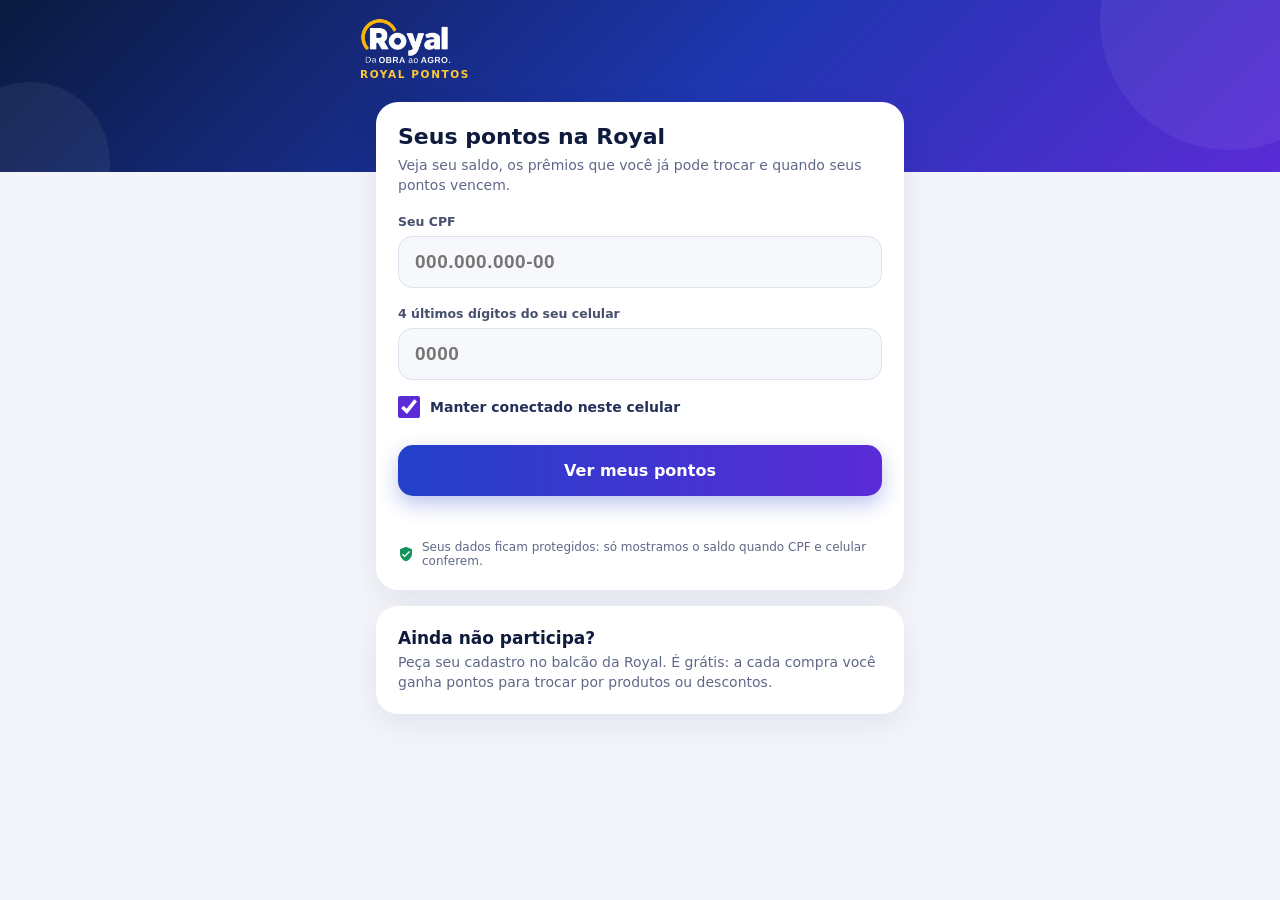
==== commit f64869ed: "App do cliente: remove dados de demonstração" ====
--- a/consulta-cliente/index.html
+++ b/consulta-cliente/index.html
@@ -130,7 +130,6 @@
 </style>
 </head>
 <body>
-<div id="avisoDemo" class="demo oculto">Modo demonstração — dados de exemplo</div>
 <header class="topo">
   <div class="topo-linha">
     <div><img class="logo" src="logo-branco.png" alt="Royal — Da obra ao agro"><small>ROYAL PONTOS</small></div>
@@ -249,7 +248,8 @@
   const lerGuardado = (k) => { try { return JSON.parse(localStorage.getItem(k)); } catch (e) { return null; } };
   const apagar = (k) => { try { localStorage.removeItem(k); } catch (e) {} };
 
-  if (DEMO) $("avisoDemo").classList.remove("oculto");
+  // apaga dados de exemplo guardados pela versão de demonstração
+  try { const c = JSON.parse(localStorage.getItem("royalpontos.dados") || "null"); if (c && c.nome === "João" && c.saldo === 2151) { localStorage.removeItem("royalpontos.dados"); localStorage.removeItem("royalpontos.login"); } } catch (e) {}
   if ("serviceWorker" in navigator) navigator.serviceWorker.register("sw.js").catch(() => {});
 
   // ---------- login ----------
@@ -270,6 +270,7 @@
     $("btnEntrar").disabled = true; $("btnEntrar").textContent = "Consultando...";
     try {
       const r = await consultar(cpf, cel);
+      if (r && r.implantacao) { $("erro").textContent = "O Royal Pontos está em implantação. Em breve você poderá consultar seus pontos aqui!"; return; }
       if (!r || !r.ok) { $("erro").textContent = "Não encontramos seu cadastro com esses dados. Confira ou fale com a loja."; return; }
       if ($("lembrar").checked) guardar(CHAVE, { cpf, cel });
       mostrar(r);
@@ -282,7 +283,7 @@
   });
 
   async function consultar(cpf, cel) {
-    if (DEMO) { await new Promise((r) => setTimeout(r, 400)); return demo(); }
+    if (DEMO) { await new Promise((r) => setTimeout(r, 400)); return { ok: false, implantacao: true }; }
     const headers = { "Content-Type": "application/json", apikey: CFG.SUPABASE_KEY };
     if (CFG.SUPABASE_KEY.startsWith("eyJ")) headers.Authorization = "Bearer " + CFG.SUPABASE_KEY;
     const resp = await fetch(CFG.SUPABASE_URL.replace(/\/$/, "") + "/rest/v1/rpc/consultar_pontos", {
@@ -375,9 +376,9 @@
 
     // loja
     const c = [];
-    if (CFG.WHATSAPP_LOJA) c.push(info("https://wa.me/" + CFG.WHATSAPP_LOJA, "💬", "WhatsApp", "Fale com a loja"));
+    if (CFG.WHATSAPP_LOJA) c.push(info("https://wa.me/" + CFG.WHATSAPP_LOJA, "💬", "WhatsApp", "(38) 9 9936-5989 · fale com a loja"));
     if (CFG.INSTAGRAM) c.push(info("https://instagram.com/" + CFG.INSTAGRAM, "📸", "Instagram", "@" + CFG.INSTAGRAM));
-    if (CFG.ENDERECO) c.push(info("https://maps.google.com/?q=" + encodeURIComponent("Royal Parafusos e EPIs " + CFG.ENDERECO), "📍", "Endereço", CFG.ENDERECO));
+    if (CFG.ENDERECO) c.push(info("https://maps.google.com/?q=" + encodeURIComponent(CFG.ENDERECO), "📍", "Endereço", CFG.ENDERECO));
     if (CFG.HORARIO) c.push(info(null, "🕒", "Horário", CFG.HORARIO));
     $("contatos").innerHTML = c.join("");
     const regra = r.regra_reais ? "A cada " + moeda(r.regra_reais) + " em compras você ganha " + fmt(r.regra_pontos || 1) + (Number(r.regra_pontos) > 1 ? " pontos." : " ponto.") : "Cada compra na loja vira pontos.";
@@ -438,25 +439,6 @@
   if (lerGuardado(CHAVE) && cache) { dados = cache; desenhar(); $("telaLogin").classList.add("oculto"); $("telaApp").classList.remove("oculto"); $("tabs").classList.remove("oculto"); $("btnAtualizar").classList.remove("oculto"); atualizar(true); sugerirInstalar(); }
   else if (lerGuardado(CHAVE)) atualizar(true);
 
-  function demo() {
-    const hoje = new Date(), d = (n) => new Date(hoje.getTime() + n * 864e5).toISOString().substring(0, 10);
-    return {
-      ok: true, nome: "João", loja: "Royal Parafusos e EPIs", saldo: 2151, a_vencer_30: 383, proximo_vencimento: d(5),
-      modo: "AMBOS", desconto_pontos: "100", desconto_reais: "5.00", regra_reais: "1.00", regra_pontos: "1", validade_dias: "60",
-      extrato: [
-        { criado_em: d(0), tipo: "CREDITO", pontos: 150, descricao: "Compra na loja", expira_em: d(60) },
-        { criado_em: d(-3), tipo: "RESGATE_PRODUTO", pontos: -300, descricao: "1x Luva nitrílica (par)" },
-        { criado_em: d(-6), tipo: "CREDITO", pontos: 471, descricao: "NF 2673", expira_em: d(54) },
-        { criado_em: d(-9), tipo: "RESGATE_DESCONTO", pontos: -200, descricao: "Desconto de R$ 10,00" },
-        { criado_em: d(-14), tipo: "CREDITO", pontos: 298, descricao: "Compra na loja", expira_em: d(46) }
-      ],
-      premios: [
-        { nome: "Protetor auricular plug", pontos: 120 }, { nome: "Luva nitrílica (par)", pontos: 300 },
-        { nome: "Trena 5 metros", pontos: 650 }, { nome: "Lanterna de LED", pontos: 800 },
-        { nome: "Capacete de segurança", pontos: 1200 }, { nome: "Botina de segurança", pontos: 3500 }
-      ]
-    };
-  }
 })();
 </script>
 </body>
